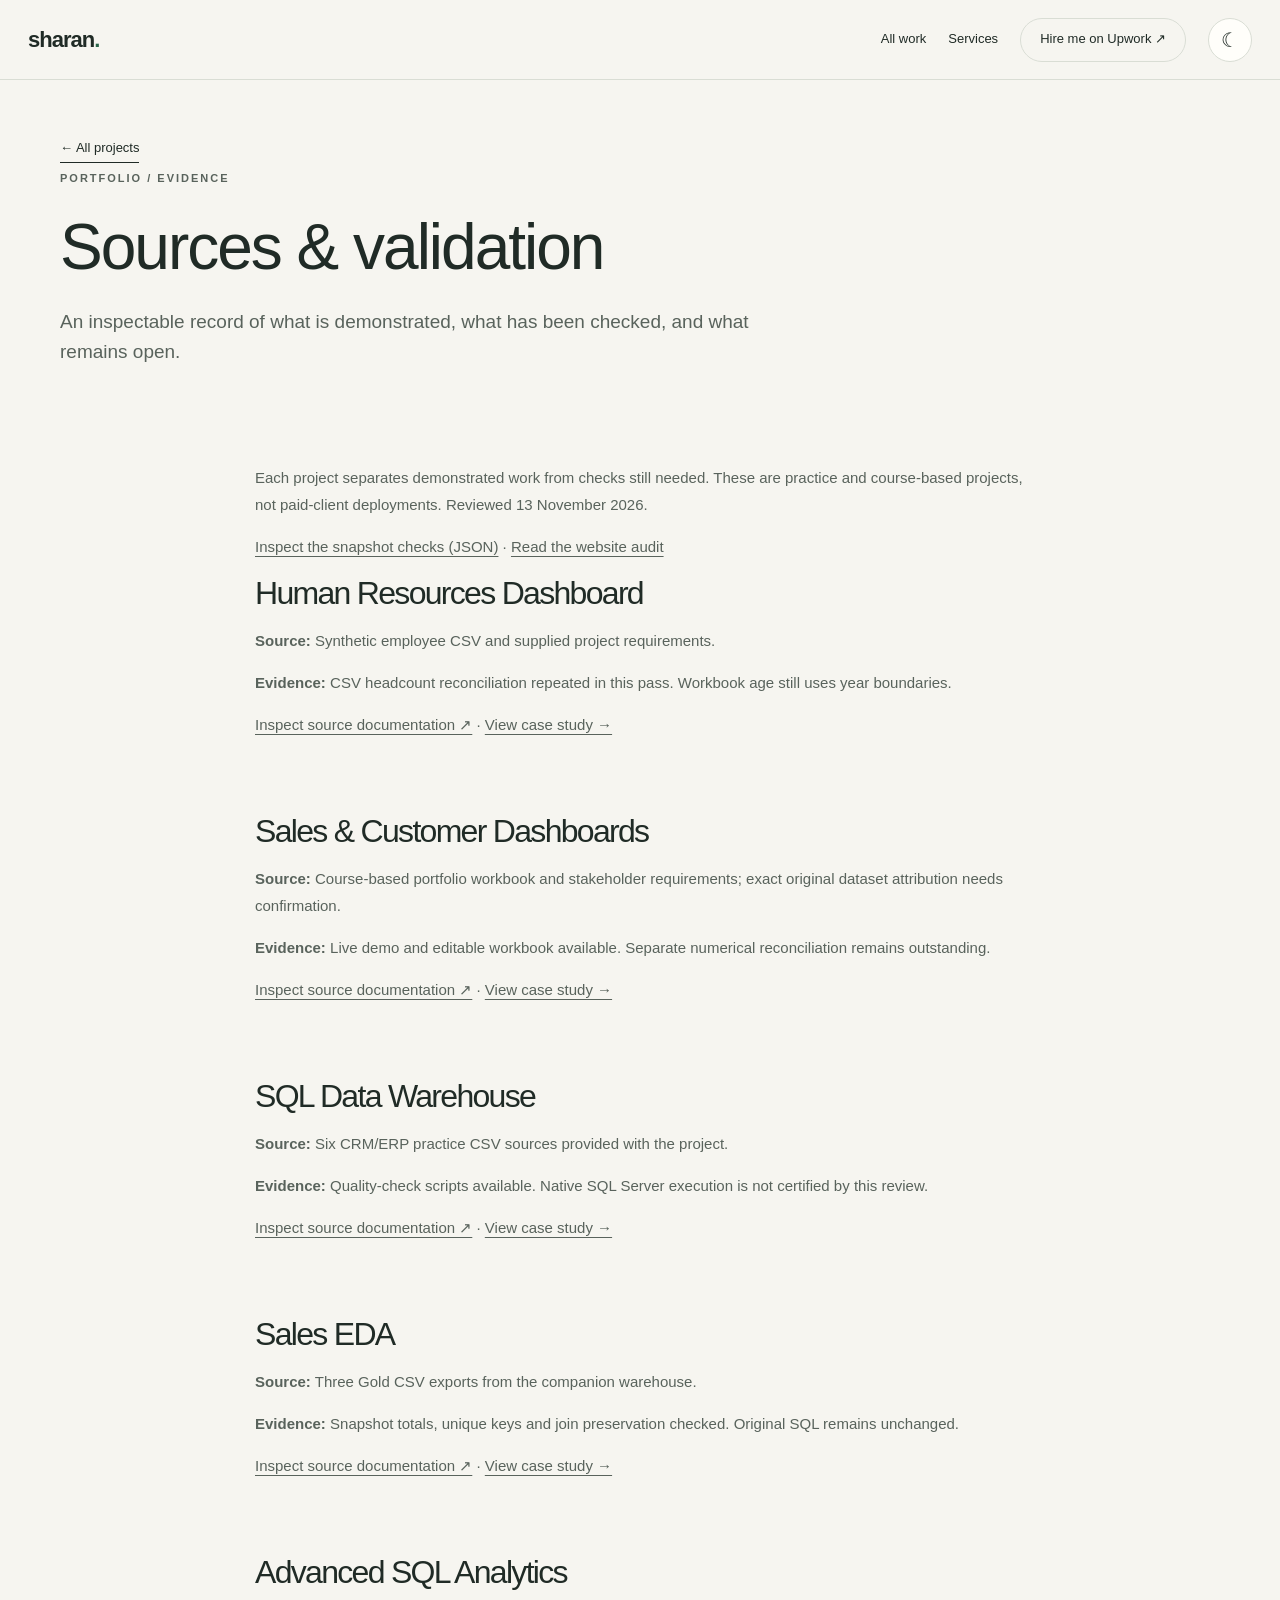
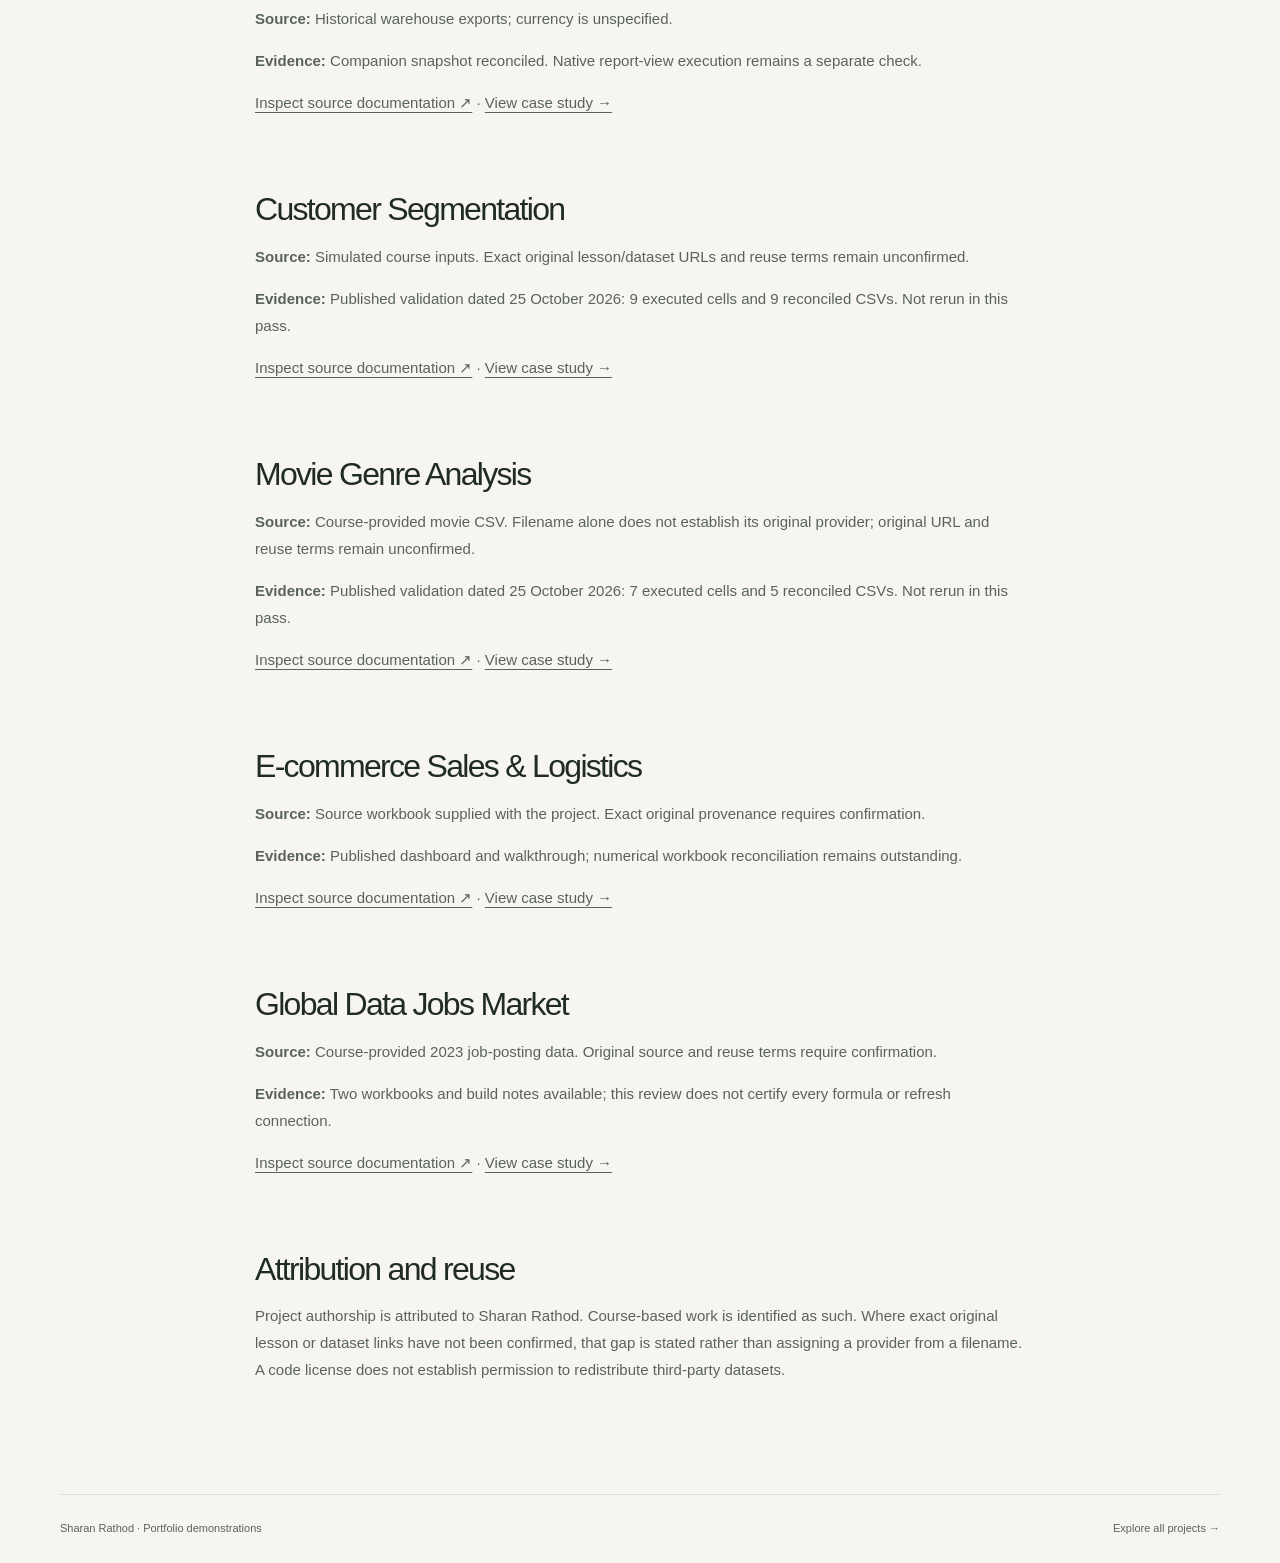
==== evidence/index.html @ fadf8588 "Complete portfolio case studies, evidence index, responsive assets and quality checks" ====
<!doctype html><html lang="en"><head><meta charset="utf-8"><meta name="viewport" content="width=device-width,initial-scale=1"><link rel="icon" href="/assets/favicon.svg"><link rel="stylesheet" href="/assets/site.css?v=layout2"><script>try{document.documentElement.dataset.theme=localStorage.getItem("portfolio-theme")||(matchMedia("(prefers-color-scheme: dark)").matches?"dark":"light")}catch{}</script><link rel="stylesheet" href="/assets/experience.css?v=2"><title>Sources &amp; validation | Sharan Rathod</title><meta name="description" content="An inspectable record of what is demonstrated, what has been checked, and what remains open."><link rel="canonical" href="https://sharankumarsrathod12345.github.io/evidence/"></head><body><a class="skip-link" href="#main">Skip to content</a><nav><a class="brand" href="/">sharan<span>.</span></a><div class="navlinks"><a href="/#work">All work</a><a class="optional" href="/#services">Services</a><a class="pill" href="https://www.upwork.com/freelancers/~01db224cb89f18ba29?mp_source=share" rel="noopener noreferrer" target="_blank">Hire me on Upwork ↗</a></div></nav><main class="wrap" id="main"><header class="case-top"><a class="textlink" href="/#work">← All projects</a><p class="eyebrow">PORTFOLIO / EVIDENCE</p><h1>Sources &amp; validation</h1><p class="case-lead">An inspectable record of what is demonstrated, what has been checked, and what remains open.</p></header><div class="case-body sql-story"><p>Each project separates demonstrated work from checks still needed. These are practice and course-based projects, not paid-client deployments. Reviewed 13 November 2026.</p><p><a href="/docs/data-checks.json">Inspect the snapshot checks (JSON)</a> · <a href="https://github.com/sharankumarsrathod12345/sharankumarsrathod12345.github.io/blob/main/docs/portfolio-audit.md">Read the website audit</a></p><section id="hr-dashboard"><h2>Human Resources Dashboard</h2><p><strong>Source:</strong> Synthetic employee CSV and supplied project requirements.</p><p><strong>Evidence:</strong> CSV headcount reconciliation repeated in this pass. Workbook age still uses year boundaries.</p><p><a href="https://github.com/sharankumarsrathod12345/human-resources-dashboard/blob/main/data/dataset.csv">Inspect source documentation ↗</a> · <a href="/projects/hr-dashboard/">View case study →</a></p></section><section id="sales-customer"><h2>Sales & Customer Dashboards</h2><p><strong>Source:</strong> Course-based portfolio workbook and stakeholder requirements; exact original dataset attribution needs confirmation.</p><p><strong>Evidence:</strong> Live demo and editable workbook available. Separate numerical reconciliation remains outstanding.</p><p><a href="https://github.com/sharankumarsrathod12345/sales-customer-performance-dashboards/blob/main/README.md">Inspect source documentation ↗</a> · <a href="/projects/sales-customer/">View case study →</a></p></section><section id="sql-warehouse"><h2>SQL Data Warehouse</h2><p><strong>Source:</strong> Six CRM/ERP practice CSV sources provided with the project.</p><p><strong>Evidence:</strong> Quality-check scripts available. Native SQL Server execution is not certified by this review.</p><p><a href="https://github.com/sharankumarsrathod12345/sql-data-warehouse-project/tree/main/datasets/source/">Inspect source documentation ↗</a> · <a href="/projects/sql-warehouse/">View case study →</a></p></section><section id="sales-eda"><h2>Sales EDA</h2><p><strong>Source:</strong> Three Gold CSV exports from the companion warehouse.</p><p><strong>Evidence:</strong> Snapshot totals, unique keys and join preservation checked. Original SQL remains unchanged.</p><p><a href="https://github.com/sharankumarsrathod12345/medallion-warehouse-eda-analytics/tree/main/datasets/">Inspect source documentation ↗</a> · <a href="/projects/sales-eda/">View case study →</a></p></section><section id="advanced-sql-analytics"><h2>Advanced SQL Analytics</h2><p><strong>Source:</strong> Historical warehouse exports; currency is unspecified.</p><p><strong>Evidence:</strong> Companion snapshot reconciled. Native report-view execution remains a separate check.</p><p><a href="https://github.com/sharankumarsrathod12345/advanced-sql-analytics-reports/blob/main/docs/metric-definitions-and-limitations.md">Inspect source documentation ↗</a> · <a href="/projects/advanced-sql-analytics/">View case study →</a></p></section><section id="customer-segmentation"><h2>Customer Segmentation</h2><p><strong>Source:</strong> Simulated course inputs. Exact original lesson/dataset URLs and reuse terms remain unconfirmed.</p><p><strong>Evidence:</strong> Published validation dated 25 October 2026: 9 executed cells and 9 reconciled CSVs. Not rerun in this pass.</p><p><a href="https://github.com/sharankumarsrathod12345/food-marketing-analysis-python/blob/main/docs/native-validation.json">Inspect source documentation ↗</a> · <a href="/projects/customer-segmentation/">View case study →</a></p></section><section id="movie-analysis"><h2>Movie Genre Analysis</h2><p><strong>Source:</strong> Course-provided movie CSV. Filename alone does not establish its original provider; original URL and reuse terms remain unconfirmed.</p><p><strong>Evidence:</strong> Published validation dated 25 October 2026: 7 executed cells and 5 reconciled CSVs. Not rerun in this pass.</p><p><a href="https://github.com/sharankumarsrathod12345/movie-genre-analysis-python/blob/main/docs/native-validation.json">Inspect source documentation ↗</a> · <a href="/projects/movie-analysis/">View case study →</a></p></section><section id="ecommerce"><h2>E-commerce Sales & Logistics</h2><p><strong>Source:</strong> Source workbook supplied with the project. Exact original provenance requires confirmation.</p><p><strong>Evidence:</strong> Published dashboard and walkthrough; numerical workbook reconciliation remains outstanding.</p><p><a href="https://github.com/sharankumarsrathod12345/ecommerce-sales-logistics-dashboard-excel/blob/main/README.md">Inspect source documentation ↗</a> · <a href="/projects/ecommerce/">View case study →</a></p></section><section id="data-jobs"><h2>Global Data Jobs Market</h2><p><strong>Source:</strong> Course-provided 2023 job-posting data. Original source and reuse terms require confirmation.</p><p><strong>Evidence:</strong> Two workbooks and build notes available; this review does not certify every formula or refresh connection.</p><p><a href="https://github.com/sharankumarsrathod12345/global-data-jobs-market-analysis-excel/blob/main/0_Resources/Datasets/README.md">Inspect source documentation ↗</a> · <a href="/projects/data-jobs/">View case study →</a></p></section><section><h2>Attribution and reuse</h2><p>Project authorship is attributed to Sharan Rathod. Course-based work is identified as such. Where exact original lesson or dataset links have not been confirmed, that gap is stated rather than assigning a provider from a filename. A code license does not establish permission to redistribute third-party datasets.</p></section></div><footer><span>Sharan Rathod · Portfolio demonstrations</span><a href="/#work">Explore all projects →</a></footer></main><script src="/assets/experience.js?v=2" defer></script></body></html>
---- assets/site.css ----
:root{--bg:#f6f5f0;--ink:#202b26;--muted:#68716b;--line:#d9ddd4;--green:#286549;--lime:#d5eaa8;--white:#fffefa}*{box-sizing:border-box}html{scroll-behavior:smooth;scroll-padding-top:95px}body{margin:0;background:var(--bg);color:var(--ink);font:15px/1.6 Arial,sans-serif}a{color:inherit;text-decoration:none}button,input{font:inherit}button,a,input{touch-action:manipulation}button{cursor:pointer}a:focus-visible,button:focus-visible,input:focus-visible{outline:3px solid #b18534;outline-offset:5px}nav{height:90px;border-bottom:1px solid var(--line);display:flex;align-items:center;justify-content:space-between;max-width:1320px;margin:auto;padding:0 48px}.brand{font-weight:700;letter-spacing:-1px;font-size:22px}.brand span{color:var(--green)}.navlinks{display:flex;gap:32px;align-items:center}.navlinks a{font-size:13px}.pill{border:1px solid var(--line);border-radius:30px;padding:10px 19px}.wrap{max-width:1224px;margin:auto;padding:0 32px}.hero{padding:88px 0 70px;display:grid;grid-template-columns:1.2fr 1fr;gap:70px;align-items:center}.eyebrow{font-size:11px;text-transform:uppercase;letter-spacing:2px;font-weight:700;display:flex;align-items:center;gap:10px}.dot{width:7px;height:7px;border-radius:50%;background:var(--green)}h1{font-size:clamp(48px,5.5vw,78px);font-weight:500;line-height:1.04;letter-spacing:-4px;margin:25px 0}h1 em,h2 em{font-family:Georgia,serif;font-weight:400;color:var(--green)}p{color:var(--muted)}.intro{max-width:440px;font-size:17px;line-height:1.8}.actions{display:flex;align-items:center;gap:25px;margin:30px 0}.btn{display:inline-flex;justify-content:space-between;gap:32px;align-items:center;background:var(--green);color:white;border:0;padding:14px 22px;border-radius:5px;font-size:13px}.textlink{font-size:13px;border-bottom:1px solid var(--ink);padding:7px 0}.tiny{font-size:11px;color:var(--muted)}.hero-art{position:relative;padding:25px 0}.insight{background:var(--white);border:1px solid var(--line);border-radius:12px;padding:25px;box-shadow:0 22px 55px #233e2610;transform:rotate(-2deg)}.charthead{display:flex;justify-content:space-between;align-items:center;font-size:12px}.tag{font-size:10px;padding:4px 9px;border:1px solid var(--line);border-radius:20px;white-space:nowrap}.metric{font-size:36px;line-height:1.3;letter-spacing:-1px;margin:15px 0}.metric small{font-size:11px;letter-spacing:0;color:var(--green)}.bars{display:flex;align-items:end;gap:12px;height:130px;border-bottom:1px solid var(--line);padding-top:15px}.bar{flex:1;background:#d9e3ce;border-radius:4px 4px 0 0}.bar:nth-last-child(2){background:var(--green)}.axis{display:flex;justify-content:space-around;font-size:9px;color:var(--muted);margin-top:8px}.note{background:var(--lime);padding:18px 20px;border-radius:8px;max-width:290px;margin:-8px -20px 0 auto;position:relative;transform:rotate(2deg);font-size:12px;box-shadow:0 8px 20px #233e2610}.note b{display:block;margin-bottom:4px}.stack{border-top:1px solid var(--line);border-bottom:1px solid var(--line);padding:22px 0;display:flex;justify-content:space-between;align-items:center;gap:20px}.stack span{font-size:11px;color:var(--muted)}.stack b{font-size:16px;font-weight:500}section{padding:75px 0}.sectionhead{display:flex;justify-content:space-between;align-items:end;margin-bottom:30px}.sectionnum{color:var(--green);font:11px monospace;letter-spacing:1px}h2{font-size:43px;line-height:1.15;letter-spacing:-1.7px;font-weight:500;margin:12px 0}h3{font-size:21px;line-height:1.3;letter-spacing:-.5px;font-weight:500}.sectionhead p{max-width:310px;font-size:13px}.filters{display:flex;gap:8px;margin:26px 0;flex-wrap:wrap}.filters button{border:1px solid var(--line);padding:8px 17px;border-radius:25px;background:transparent;color:var(--muted);font-size:12px}.filters button.active{background:var(--ink);color:white;border-color:var(--ink)}.projects{display:grid;grid-template-columns:1fr 1fr;gap:30px}.project[hidden]{display:none}.visual{height:250px;border:1px solid var(--line);border-radius:8px;overflow:hidden;display:flex;justify-content:center;align-items:center;position:relative}.v1{background:#e6eada}.v2{background:#ebe5db}.v3{background:#e0e8e7}.v4{background:#ece8dd}.mock{width:78%;background:var(--white);padding:20px;border:1px solid #ccd4c8;box-shadow:0 12px 25px #0000000b;border-radius:5px}.mocktop{display:flex;justify-content:space-between;font-size:10px;padding-bottom:12px;border-bottom:1px solid var(--line)}.kpis{display:flex;gap:20px;margin:12px 0}.kpis div{flex:1;font-size:8px;color:var(--muted)}.kpis b{display:block;font-size:16px;color:var(--ink);margin:4px 0}.spark{width:100%;height:70px}.caption{position:absolute;bottom:9px;right:12px;font-size:9px;color:#5c685e}.projecttitle{display:flex;justify-content:space-between;align-items:center}.projecttitle h3{margin:20px 0 8px}.project p{margin:0 0 14px;font-size:13px;max-width:450px}.tags{display:flex;gap:6px;flex-wrap:wrap}.detailbtn{border:1px solid var(--line);border-radius:50%;background:transparent;width:35px;height:35px;font-size:18px}.detailbtn:hover{background:var(--green);color:white}.pipeline{display:flex;gap:13px;align-items:center}.layer{flex:1;padding:25px 5px;border:1px solid #c4cdbd;text-align:center;border-radius:5px;background:#f2f3e9;font-size:11px}.layer small{display:block;font-size:8px;margin-top:9px;color:var(--muted)}.layer:last-child{background:var(--lime)}.servicearea{border-top:1px solid var(--line)}.services{display:grid;grid-template-columns:repeat(3,1fr);gap:34px}.service{border-top:1px solid var(--line);padding-top:20px}.service .icon{font:23px Georgia;color:var(--green)}.service p{font-size:13px}.lab{background:var(--ink);color:white;border-radius:10px;padding:42px;display:grid;grid-template-columns:1fr 1fr;gap:65px}.lab h2{font-size:35px}.lab p,.lab .tiny{color:#bbc7bd}.lab .sectionnum{color:var(--lime)}.range-label{display:flex;justify-content:space-between;font-size:12px;margin:22px 0 7px}input[type=range]{width:100%;accent-color:var(--lime)}.laboutput{display:flex;gap:30px;border-top:1px solid #526057;margin-top:25px;padding-top:20px}.laboutput small{color:#bbc7bd;font-size:10px;display:block}.laboutput strong{font-size:28px;font-weight:400}.about{display:grid;grid-template-columns:1fr 1fr;gap:100px;border-bottom:1px solid var(--line)}.about p{font-size:15px}.about strong{color:var(--ink);font-weight:500}.process{display:flex;gap:20px;margin-top:25px}.process span{font-size:11px;border-top:1px solid var(--line);padding-top:13px;flex:1}.contact{text-align:center;padding:70px 0}.contact h2{font-size:50px}.contact p{max-width:470px;margin:20px auto}.contact .btn{margin-top:10px}.brief{max-width:600px;margin:25px auto 0;text-align:left;background:var(--white);border:1px solid var(--line);padding:25px;border-radius:8px}.brief label{display:block;font-size:12px;margin:10px 0}.brief input,.brief textarea,.brief select{width:100%;border:1px solid var(--line);padding:11px;background:var(--bg);font:14px Arial;border-radius:4px}.brief textarea{min-height:100px;resize:vertical}footer{border-top:1px solid var(--line);padding:25px 0;display:flex;justify-content:space-between;color:var(--muted);font-size:11px}dialog{max-width:650px;width:90%;background:var(--bg);border:1px solid var(--line);border-radius:12px;padding:38px;color:var(--ink)}dialog::backdrop{background:#14251dc0;backdrop-filter:blur(4px)}dialog h2{font-size:30px}dialog p{font-size:14px}.close{float:right;background:none;border:1px solid var(--line);border-radius:50%;width:32px;height:32px}.dialoglabel{font-size:11px;text-transform:uppercase;color:var(--green);letter-spacing:1px}.count{font-size:11px;color:var(--muted)}@media(max-width:760px){nav{padding:0 22px;height:75px}.navlinks{gap:18px}.navlinks .optional{display:none}.wrap{padding:0 22px}.hero{grid-template-columns:1fr;gap:20px;padding:50px 0}.hero-art{padding:0 15px}h1{letter-spacing:-2.5px}.stack{flex-wrap:wrap;justify-content:center}.stack span{width:100%;text-align:center}.stack b{font-size:13px}.projects{grid-template-columns:1fr}.sectionhead{display:block}.services{grid-template-columns:1fr;gap:20px}.lab{grid-template-columns:1fr;padding:25px;gap:10px}.about{grid-template-columns:1fr;gap:20px}.contact h2{font-size:38px}section{padding:50px 0}.note{margin-right:-8px}footer{gap:20px}.visual{height:230px}}@media(prefers-reduced-motion:reduce){html{scroll-behavior:auto}}


.skip-link{position:absolute;left:15px;top:-70px;z-index:100;background:#fff;padding:12px}.skip-link:focus{top:12px}.visual{background:#e6eada;padding:12px;height:270px}.visual img{width:100%;height:100%;object-fit:contain;border-radius:4px}.project-links{display:flex;gap:18px;margin-top:16px;font-size:12px}.project-links a{border-bottom:1px solid #286549;color:#286549;padding-bottom:3px}.scope-note{font-size:12px;max-width:700px}.deliverables{font-size:12px;line-height:1.9;padding-left:18px;color:#536257}.workflow{display:grid;grid-template-columns:repeat(4,1fr);gap:24px;margin:35px 0}.workflow article{border-top:1px solid var(--line);padding-top:17px}.workflow p{font-size:13px}.workflow b{font-size:13px}.faq{max-width:800px;margin:20px auto}.faq details{padding:18px 0;border-bottom:1px solid var(--line)}.faq summary{cursor:pointer;font-size:15px}.faq p{font-size:13px}.contact .actions{justify-content:center;flex-wrap:wrap}.brief-status{font-size:12px;color:var(--green)}dialog{max-height:85vh;overflow:auto}dialog img{width:100%;height:auto;margin:15px 0}dialog .actions{flex-wrap:wrap}.hero .intro{max-width:490px}.btn:hover{background:#1d5038}.detailbtn{flex-shrink:0}.service li{margin:5px 0}@media(max-width:760px){.workflow{grid-template-columns:1fr 1fr}.visual{height:220px}.laboutput{gap:20px}.laboutput strong{font-size:24px}.projecttitle h3{font-size:19px}}@media(max-width:380px){.laboutput{flex-direction:column;gap:12px}.navlinks{gap:8px}.navlinks .pill{padding:8px 10px}}

.gallery-link{border:0;border-bottom:1px solid #286549;background:transparent;color:#286549;font-size:12px;padding:0 0 3px}.chart-gallery figure{margin:22px 0;padding:14px;background:white;border:1px solid var(--line);border-radius:8px}.chart-gallery figcaption{font-size:12px;line-height:1.6;color:var(--muted)}.chart-gallery img{display:block;margin:0 0 10px;max-height:480px;object-fit:contain}.project-links{flex-wrap:wrap}.stack{flex-wrap:wrap}

.hero h1{font-size:clamp(45px,5.2vw,70px);letter-spacing:-3px}.hero{gap:45px}.hero-preview{display:block;background:var(--white);border:1px solid var(--line);border-radius:12px;padding:18px;box-shadow:0 20px 50px #233e2610;transform:rotate(-1deg)}.hero-preview img{display:block;width:100%;height:auto;max-height:320px;object-fit:contain;margin:18px 0}.preview-bottom{display:flex;gap:12px;justify-content:space-between;font-size:11px}.services{grid-template-columns:repeat(2,1fr)}.service{padding:25px;background:#fffefa;border:1px solid var(--line);border-radius:8px}.detailbtn{display:inline-flex;align-items:center;justify-content:center}.case-link{font-weight:bold}.case-top{padding:55px 0 30px}.case-top h1{font-size:clamp(38px,5vw,64px);max-width:900px;line-height:1.08;letter-spacing:-2px}.case-lead{max-width:750px;font-size:19px}.case-meta{display:flex;gap:12px;flex-wrap:wrap;margin-top:24px}.case-cover{background:#e7ebdf;padding:24px;border-radius:10px;border:1px solid var(--line);margin:24px 0}.case-cover img{width:100%;max-height:570px;object-fit:contain;display:block}.case-cover figcaption{font-size:12px;color:var(--muted);margin-top:12px}.case-layout{display:grid;grid-template-columns:190px minmax(0,1fr);gap:60px;margin-top:45px}.case-aside{position:sticky;top:25px;align-self:start;display:grid;gap:14px;font-size:12px}.case-body section{padding:0 0 48px;scroll-margin-top:30px}.case-body h2{font-size:32px}.case-body p,.case-body li{font-size:15px;line-height:1.8}.case-body li{margin:8px 0}.case-body ul,.case-body ol{padding-left:22px}.callout{border-left:3px solid var(--green);padding:17px 22px;background:#eaf0df;margin:20px 0}.callout p{margin:5px 0}.numbers{display:grid;grid-template-columns:repeat(3,1fr);gap:15px;margin:25px 0}.numbers div{border:1px solid var(--line);padding:20px;background:var(--white);border-radius:6px}.numbers strong{display:block;font-size:29px;font-weight:500;color:var(--green)}.numbers span{font-size:12px;color:var(--muted)}.table-wrap{overflow:auto}table{border-collapse:collapse;width:100%;font-size:13px}th,td{text-align:left;border-bottom:1px solid var(--line);padding:12px}th{background:#eaf0df}.evidence{font-size:12px!important}.case-body a:not(.btn){text-decoration:underline;text-underline-offset:4px}.case-end{background:var(--ink);padding:32px;color:white;border-radius:10px;margin-bottom:50px}.case-end p{color:#cbd5cd}.case-end .btn{background:var(--lime);color:var(--ink)}.case-links{display:flex;gap:18px;flex-wrap:wrap;margin:24px 0}.case-links a{font-size:13px}.copy-link{background:transparent;border:1px solid var(--line);border-radius:5px;padding:10px 14px;color:var(--ink)}.copy-status{font-size:12px;color:var(--green)}.next-case{display:flex;justify-content:space-between;gap:20px;border-top:1px solid var(--line);padding:25px 0}.case-body figure{margin:22px 0}.case-body figure img{width:100%;height:auto}.case-body figcaption{font-size:12px;color:var(--muted)}.full-image{display:block}.faq{padding-top:45px}a,button{transition:background-color .15s,color .15s}@media(max-width:760px){.hero h1{letter-spacing:-2px}.services{grid-template-columns:1fr}.case-layout{grid-template-columns:1fr;gap:25px}.case-aside{position:static;display:flex;flex-wrap:wrap;padding-bottom:20px;border-bottom:1px solid var(--line)}.numbers{grid-template-columns:1fr}.case-cover{padding:10px;margin:15px 0}.case-top{padding-top:35px}.case-lead{font-size:16px}.preview-bottom{flex-wrap:wrap}.case-end{padding:23px}.case-top h1{letter-spacing:-1.5px}}@media(prefers-reduced-motion:reduce){a,button{transition:none}}

/* Python case-study presentation and responsive accessibility */
:root{--muted:#59635c}.python-callout{display:flex;gap:24px;justify-content:space-between;align-items:center;border:1px solid #b7c9b9;background:#edf2e5;border-radius:10px;padding:24px;margin:24px 0}.python-callout p{margin:6px 0 0;font-size:13px;max-width:620px}.python-callout>div:last-child{display:flex;flex-direction:column;gap:12px;flex-shrink:0}.python-callout a{font-size:13px;text-decoration:underline;text-underline-offset:4px}.analysis-gallery{display:grid;gap:24px}.analysis-gallery figure{padding:18px;border:1px solid var(--line);background:var(--white);border-radius:10px}.analysis-gallery figcaption{margin-top:14px}.analysis-gallery figcaption strong{color:var(--ink);font-size:16px}.analysis-gallery figcaption p{font-size:13px}.method-details{border:1px solid var(--line);padding:20px;border-radius:8px;margin:24px 0}.method-details summary{cursor:pointer;font-weight:bold;min-height:32px}.project-links,.actions{flex-wrap:wrap}.filters button,.detailbtn,.close{min-height:44px;min-width:44px}.tag{white-space:normal}.case-meta,.project,.case-body{min-width:0}img{max-width:100%}summary:focus-visible,textarea:focus-visible,select:focus-visible{outline:3px solid #286549;outline-offset:4px}.case-aside a{padding:5px 0}.table-wrap:focus-visible{outline:3px solid #286549}.case-top h1{overflow-wrap:break-word}
@media(max-width:600px){.python-callout{display:block}.python-callout>div:last-child{margin-top:18px}.navlinks{gap:10px}nav{padding:0 16px}.navlinks .pill{padding:10px 12px}.wrap{padding:0 18px}.analysis-gallery figure{padding:10px}.actions{gap:16px}.case-cover{margin-left:0;margin-right:0}.hero-preview{transform:none}.next-case{flex-wrap:wrap}.case-body h2{font-size:29px}.contact h2{font-size:34px}.method-details{padding:14px}}
@media print{nav,.skip-link,.case-aside,.copy-link,.copy-status,.case-end,.next-case,footer{display:none!important}.case-layout{display:block}.wrap{max-width:none;padding:0}.case-top{padding-top:0}.case-cover img{max-height:280px}.case-body section{padding-bottom:20px}body{background:white;color:black}.analysis-gallery figure{break-inside:avoid}.case-body a{overflow-wrap:anywhere}}

footer{flex-wrap:wrap}.footer-email{overflow-wrap:anywhere}.case-end .email-link{display:inline-block;margin:16px 0 0 20px;color:#fff;text-decoration:underline;text-underline-offset:4px}@media(max-width:600px){.case-end .email-link{margin-left:0;display:block;width:fit-content}.footer-email{flex-basis:100%}}

.sql-preview {display:grid;grid-template-columns:repeat(2,minmax(0,1fr));align-content:center;gap:18px;background:#223a32;color:#fffefa;border-radius:8px;padding:clamp(18px,3vw,42px);min-height:220px}
.sql-preview small {grid-column:1/-1;font:11px/1.6 monospace;letter-spacing:1px;color:#cfdfce}
.sql-preview strong,.sql-preview span {display:block}
.sql-preview strong {font:clamp(21px,3.3vw,46px)/1.2 Georgia,serif}
.sql-preview span {font-size:13px;color:#d4dfd9}
.sql-story {max-width:770px;margin:48px auto}

.sql-cover {display:block;margin:0;overflow:hidden;border-radius:8px}
.sql-cover img {display:block;width:100%;height:auto;aspect-ratio:16/9}
.sql-cover-card {border:1px solid var(--line)}
.sql-cover figcaption {padding:8px 0;color:var(--muted);font-size:13px}
.sql-cover figcaption a {text-decoration:underline;text-underline-offset:3px}

/* Keep previews within the responsive grid and preserve the source proportions. */
.projects {grid-template-columns:repeat(2,minmax(0,1fr))}
.project .visual,.project .sql-cover-card {width:100%;height:auto;aspect-ratio:16/9}
/* One thumbnail frame for links and buttons; keep every original image intact. */
.project .sql-cover-card {position:relative;display:block;padding:0;margin:0;border:1px solid var(--line);border-radius:8px;overflow:hidden;background:#14201c;line-height:0;appearance:none}
.project .sql-cover-card img {position:absolute;inset:0;display:block;width:100%;height:100%;max-width:100%;margin:0;padding:0;border:0;border-radius:0;aspect-ratio:auto;object-fit:contain;object-position:center}
.case-cover img {height:auto}
@media(max-width:760px){.projects{grid-template-columns:minmax(0,1fr)}}

.cover-trigger {padding:0;display:block;background:transparent;text-align:left;color:inherit}
dialog .sql-cover img {margin:0}
---- assets/experience.css ----
/* Progressive enhancement: original content remains usable without JavaScript. */
:root{--surface:#fffefa;--accent-soft:#edf2e5;--shadow:0 18px 50px #19372812;--nav-bg:#f6f5f0ed}
html[data-theme=dark]{color-scheme:dark;--bg:#101a17;--ink:#edf4ec;--muted:#b4c3b9;--line:#34473c;--green:#a6d7ad;--lime:#c1df9e;--white:#19271f;--surface:#19271f;--accent-soft:#203329;--nav-bg:#101a17ed;--shadow:0 20px 50px #0003}
body{background:var(--bg);transition:background-color .25s,color .25s}body>nav{position:sticky;top:0;z-index:30;max-width:none;padding-left:max(24px,calc((100vw - 1224px)/2));padding-right:max(24px,calc((100vw - 1224px)/2));background:var(--nav-bg);backdrop-filter:blur(18px);height:80px;transition:box-shadow .25s}body.scrolled>nav{box-shadow:0 8px 28px #10261a0b}.navlinks{gap:22px}.navlinks a[aria-current]{color:var(--green);text-decoration:underline;text-underline-offset:7px}.theme-toggle{width:44px;height:44px;border:1px solid var(--line);border-radius:50%;background:var(--surface);color:var(--ink);font-size:20px;flex-shrink:0}.reading-progress{position:fixed;top:0;left:0;z-index:60;height:3px;width:100%;background:linear-gradient(90deg,#b59b56,#4b996c);transform:scaleX(0);transform-origin:left;pointer-events:none}
.hero{position:relative;padding-top:90px;padding-bottom:90px}.hero:before{content:'';position:absolute;inset:0 -18px;z-index:-1;pointer-events:none;background:radial-gradient(ellipse at 82% 40%,#a6cfa826,transparent 60%)}.hero h1{font-size:clamp(46px,5.4vw,74px)}.hero-preview{transform:none;border-radius:20px;box-shadow:var(--shadow);transition:transform .4s,box-shadow .4s}.hero-preview:hover{transform:translateY(-5px);box-shadow:0 28px 65px #19372824}.btn{border-radius:9px;transition:transform .2s,box-shadow .2s,background .2s}.btn:hover{transform:translateY(-2px);box-shadow:0 8px 22px #15352226}.stack{gap:16px;padding:24px 0}.stack b{font-size:13px;border:1px solid var(--line);padding:8px 14px;border-radius:30px;background:var(--surface)}
.projects{gap:28px;align-items:stretch}.project{padding:16px;background:var(--surface);border:1px solid var(--line);border-radius:18px;box-shadow:0 3px 16px #19372804;transition:transform .28s,box-shadow .28s,border-color .28s;display:flex;flex-direction:column}.project[hidden]{display:none!important}.project .sql-cover-card{flex-shrink:0;border-radius:11px}.project .projecttitle h3{font-size:21px}.project>.tags{margin-top:auto}.project-links{gap:14px;align-items:center}.preview-button{border:0;border-bottom:1px solid var(--green);padding:0 0 3px;background:transparent;color:var(--green);font-size:12px;min-height:32px}.project-search{display:flex;gap:12px;align-items:center;margin:25px 0 12px}.project-search label{font-size:12px;font-weight:bold}.project-search input{flex:1;min-width:0;max-width:440px;border:1px solid var(--line);background:var(--surface);color:var(--ink);border-radius:12px;padding:13px 16px}.project-search input::placeholder{color:var(--muted)}.filters{gap:9px}.filters button{transition:background .2s,color .2s,transform .2s}.filters button:hover{transform:translateY(-2px)}.filters button.active{background:var(--ink);color:var(--bg)}.empty-projects{padding:32px;border:1px dashed var(--line);border-radius:14px;text-align:center}.service,.python-callout,.callout,.numbers div,.analysis-gallery figure,.chart-gallery figure,.brief{background:var(--surface)}.python-callout{border-color:var(--line);border-radius:14px}.service{border-radius:14px;transition:transform .25s,box-shadow .25s}.service:hover{transform:translateY(-4px);box-shadow:var(--shadow)}.case-aside{top:110px}.case-body section{scroll-margin-top:110px}.case-aside a[aria-current]{color:var(--green);font-weight:bold}.case-cover,th{background:var(--accent-soft)}.case-end,.lab{background:#20382b;color:#f4f6ef}.case-end .btn{color:#17271e}.case-end p,.lab p,.lab .tiny{color:#d2dfd3}.project-links a,.gallery-link{color:var(--green);border-color:var(--green)}.deliverables{color:var(--muted)}html[data-theme=dark] .btn{background:#b8dca8;color:#14251b}html[data-theme=dark] .btn:hover{background:#d0eabd}html[data-theme=dark] .brief input,html[data-theme=dark] .brief textarea,html[data-theme=dark] .brief select{color:var(--ink)}html[data-theme=dark] .skip-link{background:var(--surface)}
.lightbox{width:min(1200px,96vw);max-width:96vw;max-height:94dvh;border:1px solid #536559;border-radius:16px;padding:0;background:#0e1713;color:#f7faf7;overflow:hidden}.lightbox::backdrop{background:#08110dea;backdrop-filter:blur(10px)}.lightbox-toolbar{display:flex;align-items:center;justify-content:space-between;gap:10px;padding:12px 16px;border-bottom:1px solid #35443b;flex-wrap:wrap}.lightbox-toolbar h2{font:15px/1.4 Arial,sans-serif;letter-spacing:0;margin:0;flex:1;min-width:120px}.lightbox-controls{display:flex;gap:7px;align-items:center}.lightbox button,.lightbox a{min-width:44px;min-height:44px;display:inline-flex;align-items:center;justify-content:center;border:1px solid #536559;border-radius:8px;background:#203027;color:#f7faf7;padding:8px 12px;font-size:13px}.lightbox button:disabled{opacity:.35;cursor:default}.lightbox-stage{height:min(65vh,720px);overflow:auto;display:flex;align-items:flex-start;justify-content:flex-start;padding:14px}.lightbox-stage img{display:block;margin:auto;max-width:100%;max-height:100%;width:auto;height:auto;object-fit:contain;flex-shrink:0}.lightbox-stage.zoomed img{max-width:none;max-height:none;width:150%;height:auto;margin:0}.lightbox-caption{padding:12px 18px;margin:0;color:#c8d9cd;font-size:12px}.back-top{position:fixed;bottom:24px;right:24px;z-index:25;border:1px solid var(--line);background:var(--surface);color:var(--ink);border-radius:50%;width:46px;height:46px;box-shadow:var(--shadow)}.reveal-ready{opacity:0;transform:translateY(18px);transition:opacity .6s,transform .6s}.reveal-ready.is-visible{opacity:1;transform:none}
@media(hover:hover) and (pointer:fine){.project:hover{transform:translateY(-5px);box-shadow:var(--shadow);border-color:#849d82}}
@media(max-width:760px){body>nav{height:72px;padding:0 18px}.navlinks{gap:10px}.navlinks .pill{font-size:11px;padding:9px 11px}.hero{padding:50px 0 55px}.project{padding:12px;border-radius:15px}.projects{gap:20px}.project-search{align-items:flex-start;flex-direction:column}.project-search input{max-width:none;width:100%}.case-aside{position:static}.lightbox-toolbar{padding:10px}.lightbox-controls{flex-wrap:wrap}.back-top{right:16px;bottom:16px}.stack{justify-content:flex-start}.stack b{font-size:12px}.theme-toggle{width:40px;height:40px}.navlinks>a:first-child{font-size:12px}.lightbox-stage{height:57vh}}
@media(max-width:420px){.navlinks>a:first-child{display:none}.brand{font-size:20px}.lightbox-controls{gap:4px}.lightbox button,.lightbox a{padding:6px 9px}}
@media(prefers-reduced-motion:reduce){*,*:before,*:after{scroll-behavior:auto!important;transition:none!important;animation:none!important}.reveal-ready{opacity:1;transform:none}.project:hover,.hero-preview:hover,.btn:hover,.service:hover{transform:none}}
@media print{.theme-toggle,.reading-progress,.back-top,.project-search,.preview-button,.lightbox{display:none!important}.reveal-ready{opacity:1;transform:none}.project{break-inside:avoid;box-shadow:none}body{background:white;color:black}}
/* Evidence-led portfolio pass */
.collection-note{display:flex;flex-wrap:wrap;align-items:center;gap:10px 22px;padding:14px 0;border-top:1px solid var(--line);border-bottom:1px solid var(--line);font-size:12px;margin:20px 0}.collection-note span{color:var(--muted);margin-right:auto}.collection-note a{color:var(--green);text-decoration:underline;text-underline-offset:4px}.hero-live{display:block;width:fit-content;color:var(--green);font-size:13px;text-decoration:underline;text-underline-offset:4px;margin:0 0 24px}.project .project-evidence{font-size:12px;line-height:1.6;font-weight:600;color:var(--ink);margin:0 0 16px;padding:10px 0;border-top:1px solid var(--line);max-width:none}.project-brief{display:grid;grid-template-columns:repeat(3,minmax(0,1fr));gap:22px;padding:24px;background:var(--surface);border:1px solid var(--line);border-radius:14px;margin:20px 0 36px}.project-brief span{font-size:10px;font-weight:bold;letter-spacing:1px;color:var(--green)}.project-brief p{font-size:13px;line-height:1.7;margin:8px 0 0}.project-brief>a{grid-column:1/-1;font-size:12px;color:var(--green);text-decoration:underline;text-underline-offset:4px}.project .preview-button{min-height:44px}.navlinks .pill,.case-links a:not(.btn){min-height:44px;display:inline-flex;align-items:center}.lightbox-stage img{cursor:zoom-in}.lightbox-stage.zoomed img{cursor:zoom-out}.project-search input::-webkit-search-cancel-button{cursor:pointer}html[data-theme=dark] :focus-visible{outline-color:#c1df9e}.case-body section[id]{scroll-margin-top:110px}
@media(max-width:760px){.project-brief{grid-template-columns:1fr;gap:18px;padding:20px}.project .projecttitle h3{font-size:21px;line-height:1.35}.project>p{font-size:14px;line-height:1.7}.project .project-evidence{font-size:13px}.project-links{font-size:13px}.collection-note{gap:12px 18px}.collection-note span{flex-basis:100%}.hero{padding-bottom:45px}#work{padding-top:45px}}
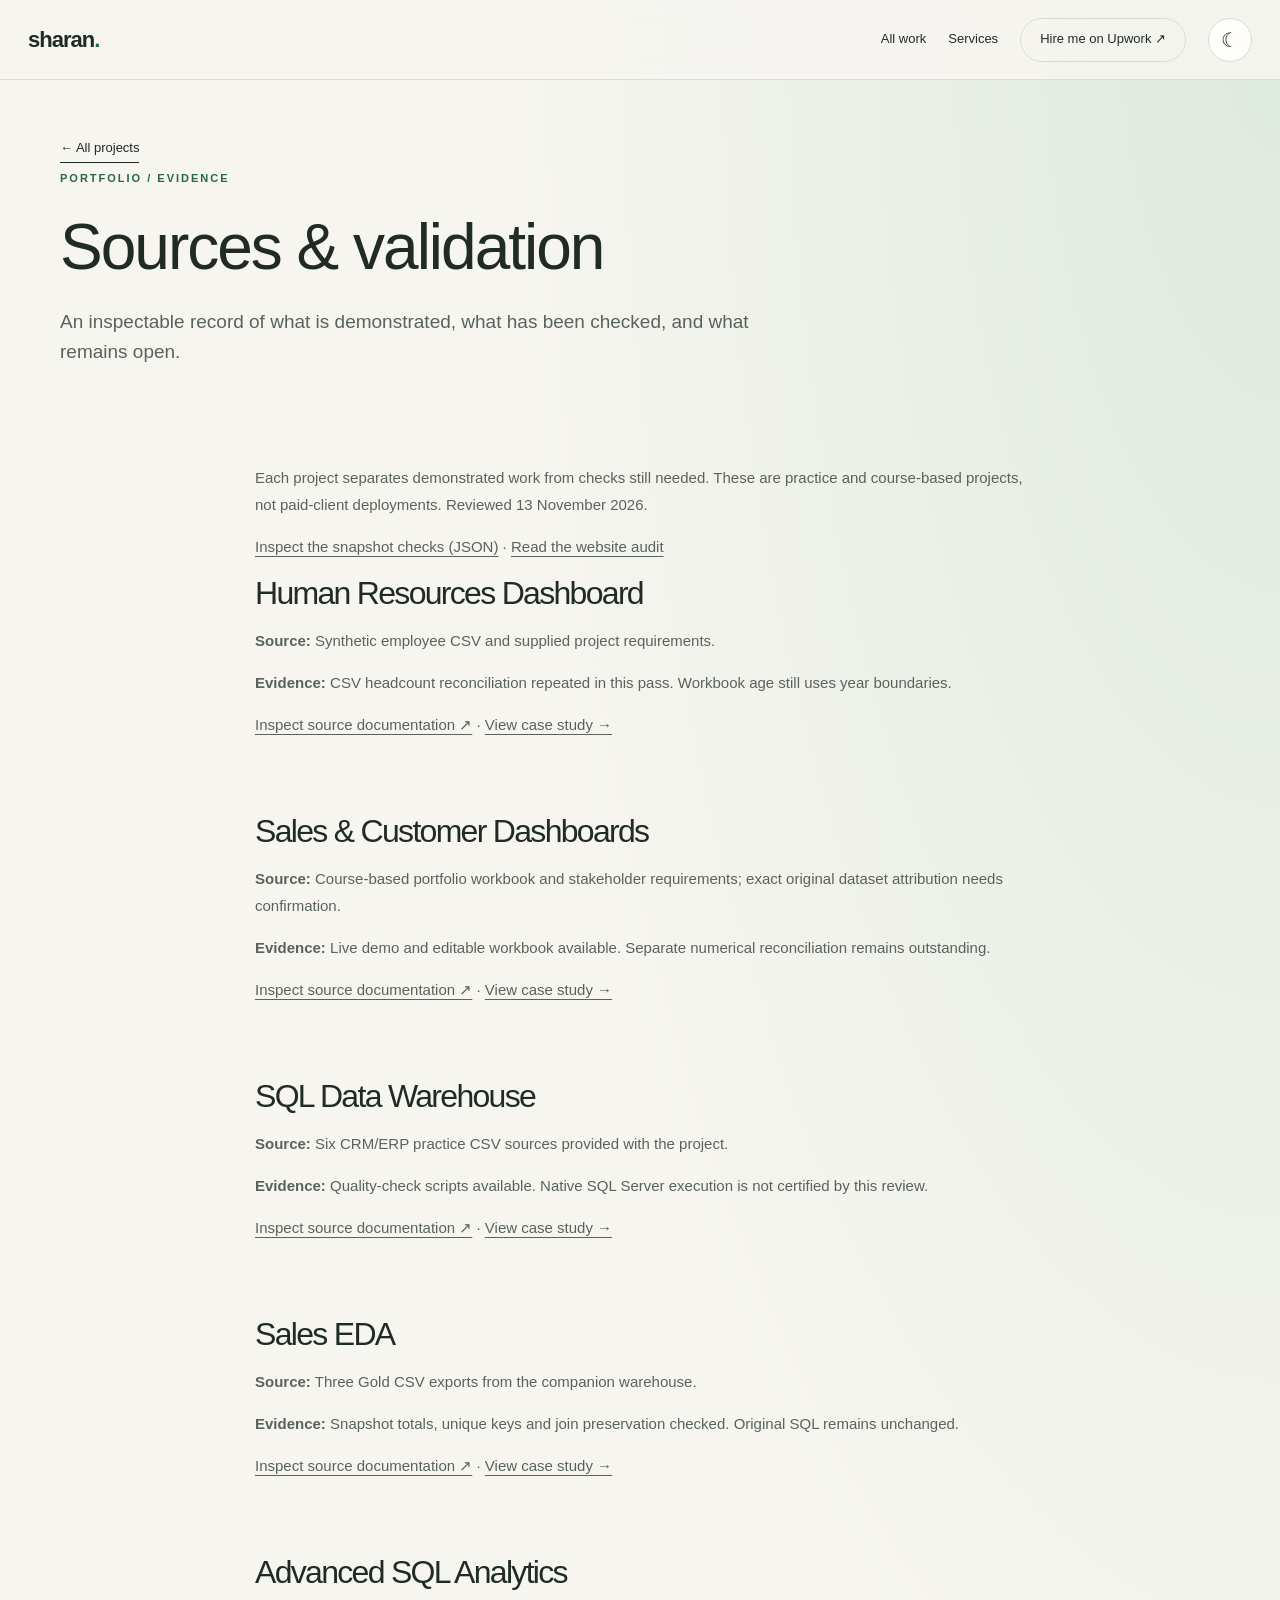
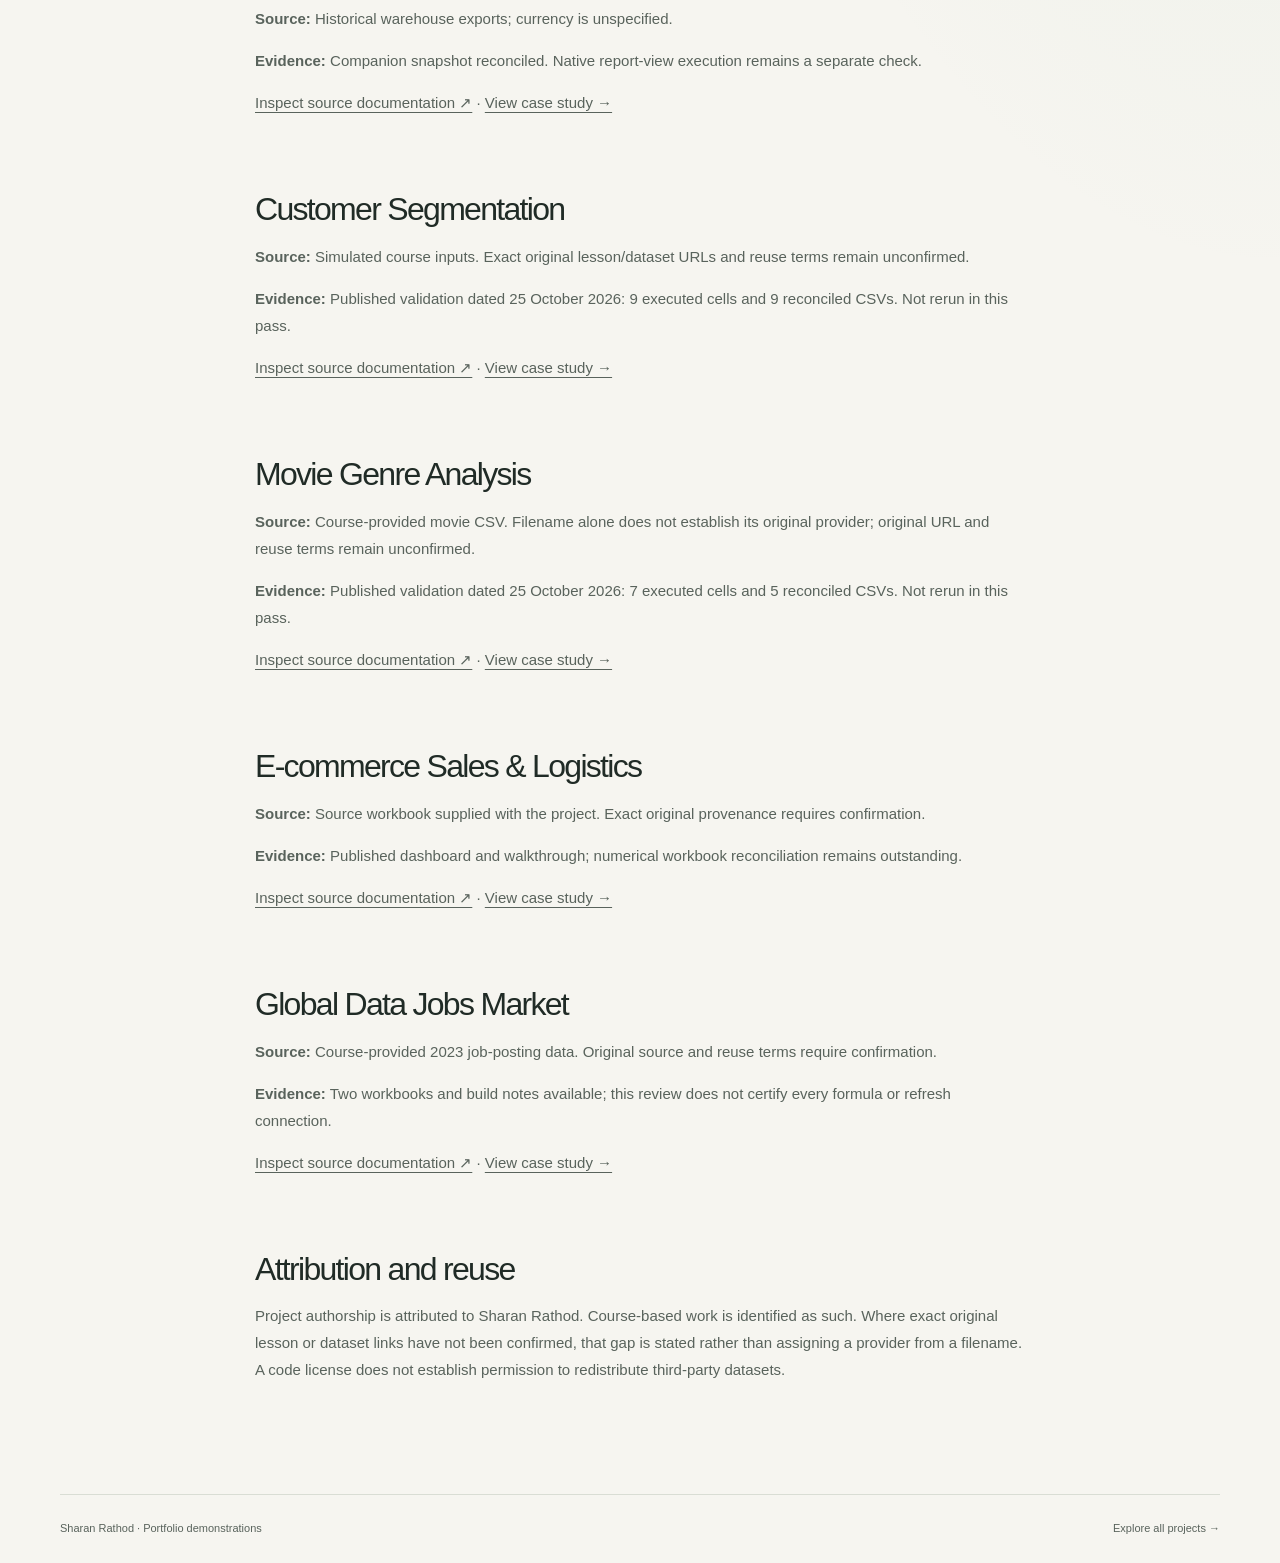
==== commit 3c3d2d17: "Improve client discovery, case-study takeaways and responsive quality checks" ====
--- a/evidence/index.html
+++ b/evidence/index.html
@@ -1 +1 @@
-<!doctype html><html lang="en"><head><meta charset="utf-8"><meta name="viewport" content="width=device-width,initial-scale=1"><link rel="icon" href="/assets/favicon.svg"><link rel="stylesheet" href="/assets/site.css?v=layout2"><script>try{document.documentElement.dataset.theme=localStorage.getItem("portfolio-theme")||(matchMedia("(prefers-color-scheme: dark)").matches?"dark":"light")}catch{}</script><link rel="stylesheet" href="/assets/experience.css?v=2"><title>Sources &amp; validation | Sharan Rathod</title><meta name="description" content="An inspectable record of what is demonstrated, what has been checked, and what remains open."><link rel="canonical" href="https://sharankumarsrathod12345.github.io/evidence/"></head><body><a class="skip-link" href="#main">Skip to content</a><nav><a class="brand" href="/">sharan<span>.</span></a><div class="navlinks"><a href="/#work">All work</a><a class="optional" href="/#services">Services</a><a class="pill" href="https://www.upwork.com/freelancers/~01db224cb89f18ba29?mp_source=share" rel="noopener noreferrer" target="_blank">Hire me on Upwork ↗</a></div></nav><main class="wrap" id="main"><header class="case-top"><a class="textlink" href="/#work">← All projects</a><p class="eyebrow">PORTFOLIO / EVIDENCE</p><h1>Sources &amp; validation</h1><p class="case-lead">An inspectable record of what is demonstrated, what has been checked, and what remains open.</p></header><div class="case-body sql-story"><p>Each project separates demonstrated work from checks still needed. These are practice and course-based projects, not paid-client deployments. Reviewed 13 November 2026.</p><p><a href="/docs/data-checks.json">Inspect the snapshot checks (JSON)</a> · <a href="https://github.com/sharankumarsrathod12345/sharankumarsrathod12345.github.io/blob/main/docs/portfolio-audit.md">Read the website audit</a></p><section id="hr-dashboard"><h2>Human Resources Dashboard</h2><p><strong>Source:</strong> Synthetic employee CSV and supplied project requirements.</p><p><strong>Evidence:</strong> CSV headcount reconciliation repeated in this pass. Workbook age still uses year boundaries.</p><p><a href="https://github.com/sharankumarsrathod12345/human-resources-dashboard/blob/main/data/dataset.csv">Inspect source documentation ↗</a> · <a href="/projects/hr-dashboard/">View case study →</a></p></section><section id="sales-customer"><h2>Sales & Customer Dashboards</h2><p><strong>Source:</strong> Course-based portfolio workbook and stakeholder requirements; exact original dataset attribution needs confirmation.</p><p><strong>Evidence:</strong> Live demo and editable workbook available. Separate numerical reconciliation remains outstanding.</p><p><a href="https://github.com/sharankumarsrathod12345/sales-customer-performance-dashboards/blob/main/README.md">Inspect source documentation ↗</a> · <a href="/projects/sales-customer/">View case study →</a></p></section><section id="sql-warehouse"><h2>SQL Data Warehouse</h2><p><strong>Source:</strong> Six CRM/ERP practice CSV sources provided with the project.</p><p><strong>Evidence:</strong> Quality-check scripts available. Native SQL Server execution is not certified by this review.</p><p><a href="https://github.com/sharankumarsrathod12345/sql-data-warehouse-project/tree/main/datasets/source/">Inspect source documentation ↗</a> · <a href="/projects/sql-warehouse/">View case study →</a></p></section><section id="sales-eda"><h2>Sales EDA</h2><p><strong>Source:</strong> Three Gold CSV exports from the companion warehouse.</p><p><strong>Evidence:</strong> Snapshot totals, unique keys and join preservation checked. Original SQL remains unchanged.</p><p><a href="https://github.com/sharankumarsrathod12345/medallion-warehouse-eda-analytics/tree/main/datasets/">Inspect source documentation ↗</a> · <a href="/projects/sales-eda/">View case study →</a></p></section><section id="advanced-sql-analytics"><h2>Advanced SQL Analytics</h2><p><strong>Source:</strong> Historical warehouse exports; currency is unspecified.</p><p><strong>Evidence:</strong> Companion snapshot reconciled. Native report-view execution remains a separate check.</p><p><a href="https://github.com/sharankumarsrathod12345/advanced-sql-analytics-reports/blob/main/docs/metric-definitions-and-limitations.md">Inspect source documentation ↗</a> · <a href="/projects/advanced-sql-analytics/">View case study →</a></p></section><section id="customer-segmentation"><h2>Customer Segmentation</h2><p><strong>Source:</strong> Simulated course inputs. Exact original lesson/dataset URLs and reuse terms remain unconfirmed.</p><p><strong>Evidence:</strong> Published validation dated 25 October 2026: 9 executed cells and 9 reconciled CSVs. Not rerun in this pass.</p><p><a href="https://github.com/sharankumarsrathod12345/food-marketing-analysis-python/blob/main/docs/native-validation.json">Inspect source documentation ↗</a> · <a href="/projects/customer-segmentation/">View case study →</a></p></section><section id="movie-analysis"><h2>Movie Genre Analysis</h2><p><strong>Source:</strong> Course-provided movie CSV. Filename alone does not establish its original provider; original URL and reuse terms remain unconfirmed.</p><p><strong>Evidence:</strong> Published validation dated 25 October 2026: 7 executed cells and 5 reconciled CSVs. Not rerun in this pass.</p><p><a href="https://github.com/sharankumarsrathod12345/movie-genre-analysis-python/blob/main/docs/native-validation.json">Inspect source documentation ↗</a> · <a href="/projects/movie-analysis/">View case study →</a></p></section><section id="ecommerce"><h2>E-commerce Sales & Logistics</h2><p><strong>Source:</strong> Source workbook supplied with the project. Exact original provenance requires confirmation.</p><p><strong>Evidence:</strong> Published dashboard and walkthrough; numerical workbook reconciliation remains outstanding.</p><p><a href="https://github.com/sharankumarsrathod12345/ecommerce-sales-logistics-dashboard-excel/blob/main/README.md">Inspect source documentation ↗</a> · <a href="/projects/ecommerce/">View case study →</a></p></section><section id="data-jobs"><h2>Global Data Jobs Market</h2><p><strong>Source:</strong> Course-provided 2023 job-posting data. Original source and reuse terms require confirmation.</p><p><strong>Evidence:</strong> Two workbooks and build notes available; this review does not certify every formula or refresh connection.</p><p><a href="https://github.com/sharankumarsrathod12345/global-data-jobs-market-analysis-excel/blob/main/0_Resources/Datasets/README.md">Inspect source documentation ↗</a> · <a href="/projects/data-jobs/">View case study →</a></p></section><section><h2>Attribution and reuse</h2><p>Project authorship is attributed to Sharan Rathod. Course-based work is identified as such. Where exact original lesson or dataset links have not been confirmed, that gap is stated rather than assigning a provider from a filename. A code license does not establish permission to redistribute third-party datasets.</p></section></div><footer><span>Sharan Rathod · Portfolio demonstrations</span><a href="/#work">Explore all projects →</a></footer></main><script src="/assets/experience.js?v=2" defer></script></body></html>+<!doctype html><html lang="en"><head><meta charset="utf-8"><meta name="viewport" content="width=device-width,initial-scale=1"><link rel="icon" href="/assets/favicon.svg"><link rel="stylesheet" href="/assets/site.css?v=layout2"><script>try{document.documentElement.dataset.theme=localStorage.getItem("portfolio-theme")||(matchMedia("(prefers-color-scheme: dark)").matches?"dark":"light")}catch{}</script><link rel="stylesheet" href="/assets/experience.css?v=client-5"><title>Sources &amp; validation | Sharan Rathod</title><meta name="description" content="An inspectable record of what is demonstrated, what has been checked, and what remains open."><link rel="canonical" href="https://sharankumarsrathod12345.github.io/evidence/"></head><body><a class="skip-link" href="#main">Skip to content</a><nav><a class="brand" href="/">sharan<span>.</span></a><div class="navlinks"><a href="/#work">All work</a><a class="optional" href="/#services">Services</a><a class="pill" href="https://www.upwork.com/freelancers/~01db224cb89f18ba29?mp_source=share" rel="noopener noreferrer" target="_blank">Hire me on Upwork ↗</a></div></nav><main class="wrap" id="main"><header class="case-top"><a class="textlink" href="/#work">← All projects</a><p class="eyebrow">PORTFOLIO / EVIDENCE</p><h1>Sources &amp; validation</h1><p class="case-lead">An inspectable record of what is demonstrated, what has been checked, and what remains open.</p></header><div class="case-body sql-story"><p>Each project separates demonstrated work from checks still needed. These are practice and course-based projects, not paid-client deployments. Reviewed 13 November 2026.</p><p><a href="/docs/data-checks.json">Inspect the snapshot checks (JSON)</a> · <a href="https://github.com/sharankumarsrathod12345/sharankumarsrathod12345.github.io/blob/main/docs/portfolio-audit.md">Read the website audit</a></p><section id="hr-dashboard"><h2>Human Resources Dashboard</h2><p><strong>Source:</strong> Synthetic employee CSV and supplied project requirements.</p><p><strong>Evidence:</strong> CSV headcount reconciliation repeated in this pass. Workbook age still uses year boundaries.</p><p><a href="https://github.com/sharankumarsrathod12345/human-resources-dashboard/blob/main/data/dataset.csv">Inspect source documentation ↗</a> · <a href="/projects/hr-dashboard/">View case study →</a></p></section><section id="sales-customer"><h2>Sales & Customer Dashboards</h2><p><strong>Source:</strong> Course-based portfolio workbook and stakeholder requirements; exact original dataset attribution needs confirmation.</p><p><strong>Evidence:</strong> Live demo and editable workbook available. Separate numerical reconciliation remains outstanding.</p><p><a href="https://github.com/sharankumarsrathod12345/sales-customer-performance-dashboards/blob/main/README.md">Inspect source documentation ↗</a> · <a href="/projects/sales-customer/">View case study →</a></p></section><section id="sql-warehouse"><h2>SQL Data Warehouse</h2><p><strong>Source:</strong> Six CRM/ERP practice CSV sources provided with the project.</p><p><strong>Evidence:</strong> Quality-check scripts available. Native SQL Server execution is not certified by this review.</p><p><a href="https://github.com/sharankumarsrathod12345/sql-data-warehouse-project/tree/main/datasets/source/">Inspect source documentation ↗</a> · <a href="/projects/sql-warehouse/">View case study →</a></p></section><section id="sales-eda"><h2>Sales EDA</h2><p><strong>Source:</strong> Three Gold CSV exports from the companion warehouse.</p><p><strong>Evidence:</strong> Snapshot totals, unique keys and join preservation checked. Original SQL remains unchanged.</p><p><a href="https://github.com/sharankumarsrathod12345/medallion-warehouse-eda-analytics/tree/main/datasets/">Inspect source documentation ↗</a> · <a href="/projects/sales-eda/">View case study →</a></p></section><section id="advanced-sql-analytics"><h2>Advanced SQL Analytics</h2><p><strong>Source:</strong> Historical warehouse exports; currency is unspecified.</p><p><strong>Evidence:</strong> Companion snapshot reconciled. Native report-view execution remains a separate check.</p><p><a href="https://github.com/sharankumarsrathod12345/advanced-sql-analytics-reports/blob/main/docs/metric-definitions-and-limitations.md">Inspect source documentation ↗</a> · <a href="/projects/advanced-sql-analytics/">View case study →</a></p></section><section id="customer-segmentation"><h2>Customer Segmentation</h2><p><strong>Source:</strong> Simulated course inputs. Exact original lesson/dataset URLs and reuse terms remain unconfirmed.</p><p><strong>Evidence:</strong> Published validation dated 25 October 2026: 9 executed cells and 9 reconciled CSVs. Not rerun in this pass.</p><p><a href="https://github.com/sharankumarsrathod12345/food-marketing-analysis-python/blob/main/docs/native-validation.json">Inspect source documentation ↗</a> · <a href="/projects/customer-segmentation/">View case study →</a></p></section><section id="movie-analysis"><h2>Movie Genre Analysis</h2><p><strong>Source:</strong> Course-provided movie CSV. Filename alone does not establish its original provider; original URL and reuse terms remain unconfirmed.</p><p><strong>Evidence:</strong> Published validation dated 25 October 2026: 7 executed cells and 5 reconciled CSVs. Not rerun in this pass.</p><p><a href="https://github.com/sharankumarsrathod12345/movie-genre-analysis-python/blob/main/docs/native-validation.json">Inspect source documentation ↗</a> · <a href="/projects/movie-analysis/">View case study →</a></p></section><section id="ecommerce"><h2>E-commerce Sales & Logistics</h2><p><strong>Source:</strong> Source workbook supplied with the project. Exact original provenance requires confirmation.</p><p><strong>Evidence:</strong> Published dashboard and walkthrough; numerical workbook reconciliation remains outstanding.</p><p><a href="https://github.com/sharankumarsrathod12345/ecommerce-sales-logistics-dashboard-excel/blob/main/README.md">Inspect source documentation ↗</a> · <a href="/projects/ecommerce/">View case study →</a></p></section><section id="data-jobs"><h2>Global Data Jobs Market</h2><p><strong>Source:</strong> Course-provided 2023 job-posting data. Original source and reuse terms require confirmation.</p><p><strong>Evidence:</strong> Two workbooks and build notes available; this review does not certify every formula or refresh connection.</p><p><a href="https://github.com/sharankumarsrathod12345/global-data-jobs-market-analysis-excel/blob/main/0_Resources/Datasets/README.md">Inspect source documentation ↗</a> · <a href="/projects/data-jobs/">View case study →</a></p></section><section><h2>Attribution and reuse</h2><p>Project authorship is attributed to Sharan Rathod. Course-based work is identified as such. Where exact original lesson or dataset links have not been confirmed, that gap is stated rather than assigning a provider from a filename. A code license does not establish permission to redistribute third-party datasets.</p></section></div><footer><span>Sharan Rathod · Portfolio demonstrations</span><a href="/#work">Explore all projects →</a></footer></main><script src="/assets/experience.js?v=client-5" defer></script></body></html>
--- a/assets/experience.css
+++ b/assets/experience.css
@@ -13,3 +13,71 @@
 /* Evidence-led portfolio pass */
 .collection-note{display:flex;flex-wrap:wrap;align-items:center;gap:10px 22px;padding:14px 0;border-top:1px solid var(--line);border-bottom:1px solid var(--line);font-size:12px;margin:20px 0}.collection-note span{color:var(--muted);margin-right:auto}.collection-note a{color:var(--green);text-decoration:underline;text-underline-offset:4px}.hero-live{display:block;width:fit-content;color:var(--green);font-size:13px;text-decoration:underline;text-underline-offset:4px;margin:0 0 24px}.project .project-evidence{font-size:12px;line-height:1.6;font-weight:600;color:var(--ink);margin:0 0 16px;padding:10px 0;border-top:1px solid var(--line);max-width:none}.project-brief{display:grid;grid-template-columns:repeat(3,minmax(0,1fr));gap:22px;padding:24px;background:var(--surface);border:1px solid var(--line);border-radius:14px;margin:20px 0 36px}.project-brief span{font-size:10px;font-weight:bold;letter-spacing:1px;color:var(--green)}.project-brief p{font-size:13px;line-height:1.7;margin:8px 0 0}.project-brief>a{grid-column:1/-1;font-size:12px;color:var(--green);text-decoration:underline;text-underline-offset:4px}.project .preview-button{min-height:44px}.navlinks .pill,.case-links a:not(.btn){min-height:44px;display:inline-flex;align-items:center}.lightbox-stage img{cursor:zoom-in}.lightbox-stage.zoomed img{cursor:zoom-out}.project-search input::-webkit-search-cancel-button{cursor:pointer}html[data-theme=dark] :focus-visible{outline-color:#c1df9e}.case-body section[id]{scroll-margin-top:110px}
 @media(max-width:760px){.project-brief{grid-template-columns:1fr;gap:18px;padding:20px}.project .projecttitle h3{font-size:21px;line-height:1.35}.project>p{font-size:14px;line-height:1.7}.project .project-evidence{font-size:13px}.project-links{font-size:13px}.collection-note{gap:12px 18px}.collection-note span{flex-basis:100%}.hero{padding-bottom:45px}#work{padding-top:45px}}
+
+/* Studio atmosphere — lightweight, content-first, no external dependencies. */
+:root{--studio-gold:#9b7638;--studio-glow:#78b88c30}
+html[data-theme=dark]{--bg:#0c1714;--surface:#15251f;--white:#15251f;--line:#30493f;--green:#a8ddbb;--studio-gold:#dac18a;--studio-glow:#55bd8c25}
+body{background-image:radial-gradient(ellipse at 100% 0%,var(--studio-glow),transparent 42%);background-repeat:no-repeat}
+.hero{isolation:isolate;gap:54px;min-height:660px}
+.hero:before{inset:18px -24px 35px;z-index:-2;border-radius:32px;background:radial-gradient(ellipse at 82% 42%,var(--studio-glow),transparent 58%),radial-gradient(ellipse at 10% 5%,#d6b76e15,transparent 55%)}
+.hero:after{content:"";position:absolute;z-index:-1;pointer-events:none;inset:20px -24px 35px;border-radius:32px;background-image:linear-gradient(var(--line) 1px,transparent 1px),linear-gradient(90deg,var(--line) 1px,transparent 1px);background-size:46px 46px;opacity:.22;mask-image:linear-gradient(100deg,transparent 22%,#000 100%);animation:studio-grid 24s ease-in-out infinite alternate}
+@keyframes studio-grid{to{transform:translateY(12px);opacity:.34}}
+.hero h1{font-size:clamp(46px,5.3vw,74px);line-height:1.08}
+.hero h1 em{background:linear-gradient(115deg,var(--green) 30%,var(--studio-gold));background-clip:text;-webkit-background-clip:text;color:transparent}
+.eyebrow{color:var(--green)}.hero-art{padding:26px 0 0;min-width:0}
+.hero-preview{position:relative;border-radius:18px;padding:20px;box-shadow:0 32px 80px #153f2520,0 1px 0 #ffffff66 inset}
+.hero-preview:before{content:"";position:absolute;inset:-7px;border:1px solid var(--line);border-radius:24px;pointer-events:none}
+.hero-preview .charthead{gap:12px;min-height:32px}
+.hero-preview img{width:100%;height:300px;max-height:none;object-fit:contain;background:#0e1915;border-radius:8px}
+.studio-caption{display:flex;justify-content:space-between;gap:12px;font:10px/1.6 monospace;letter-spacing:1.5px;text-transform:uppercase;color:var(--muted);margin:0 0 18px}
+.studio-caption span:first-child{color:var(--studio-gold)}
+.showcase-controls{display:flex;gap:8px;margin:23px 0 12px}
+.showcase-controls button{flex:1;min-height:44px;padding:9px 10px;font:12px Arial,sans-serif;background:var(--surface);color:var(--muted);border:1px solid var(--line);border-radius:8px;transition:background .2s,transform .2s}
+.showcase-controls button[aria-pressed=true]{background:var(--ink);color:var(--bg);border-color:var(--ink)}
+.showcase-controls button:hover{transform:translateY(-2px)}
+.showcase-note{font-size:11px;min-height:36px;margin:8px 0;color:var(--muted)}
+.motion-toggle{font-size:11px;line-height:1.4;min-height:44px;border:0;border-bottom:1px solid var(--line);background:transparent;color:var(--muted);padding:8px 0;margin-top:14px}
+.stack{border-radius:12px;padding:24px 18px;background:var(--surface)}
+.stack b{background:transparent;border-color:transparent;padding:8px 10px}
+.sectionnum{color:var(--studio-gold)}
+.sectionhead h2{max-width:650px}
+.project{border-radius:20px;padding:18px;box-shadow:0 8px 26px #12372506}
+.project .sql-cover-card{border-radius:12px}
+.project .sql-cover-card img{transition:transform .6s cubic-bezier(.2,.7,.2,1)}
+.projecttitle h3{font-weight:600;letter-spacing:-.6px}
+.project .tag{background:var(--accent-soft);border-color:transparent}
+.service{position:relative;overflow:hidden;padding:30px}
+.service:before{content:"";display:block;width:38px;height:2px;background:var(--studio-gold);margin-bottom:22px;transition:width .35s}
+.service:hover:before{width:80px}
+.lab{background:radial-gradient(ellipse at 90% 0%,#416e4e70,transparent 70%),#152c23;border:1px solid #45664e;border-radius:22px;box-shadow:0 24px 65px #16372518}
+.laboutput strong{font-variant-numeric:tabular-nums}
+.contact{position:relative;isolation:isolate;margin-bottom:30px}
+.contact:before{content:"";position:absolute;inset:20px -16px 0;border-radius:28px;z-index:-1;background:radial-gradient(ellipse at 50% 80%,var(--studio-glow),transparent 70%);border-bottom:1px solid var(--line)}
+.faq details{padding:22px 0}.faq summary{font-weight:600}
+.faq details[open] summary{color:var(--green)}
+body[data-motion=off] *,body[data-motion=off] *:before,body[data-motion=off] *:after{animation:none!important;transition:none!important;scroll-behavior:auto!important}
+body[data-motion=off] .reveal-ready{opacity:1;transform:none}
+@media(hover:hover) and (pointer:fine){.project .sql-cover-card:hover img{transform:scale(1.025)}}
+@media(max-width:760px){.hero{min-height:0;gap:26px}.hero:before,.hero:after{inset:10px -12px 20px}.hero-art{padding:10px 4px 0}.hero-preview{padding:15px}.hero-preview img{height:auto;aspect-ratio:16/10}.studio-caption{font-size:9px;letter-spacing:1px}.showcase-controls{margin-top:20px}.project{padding:12px}.service{padding:24px}.stack{padding:18px 10px}.stack span{text-align:left}.hero h1{font-size:clamp(42px,10vw,64px)}}
+@media(prefers-reduced-motion:reduce){.hero:after{animation:none}.project .sql-cover-card:hover img{transform:none}}
+@media print{.hero:after,.hero:before,.motion-toggle,.showcase-controls,.studio-caption{display:none}.hero h1 em{background:none;color:inherit}}
+
+.motion-toggle{display:block;width:fit-content;margin-top:18px}
+
+/* Client browsing and compact-screen audit fixes. */
+.project-search{flex-wrap:wrap}
+.project-search select{min-height:46px;max-width:100%;padding:11px 12px;border:1px solid var(--line);border-radius:10px;background:var(--surface);color:var(--ink);font:13px Arial,sans-serif}
+.hero .tiny{display:block}
+.project-links a,.gallery-link{display:inline-flex;align-items:center;min-height:44px}
+.lightbox-controls{flex-wrap:wrap;min-width:0}
+.lightbox-toolbar h2{overflow-wrap:anywhere}
+@media(max-width:760px){
+ .project-search label{margin-top:5px}.project-search select{width:100%}
+ .hero-preview .charthead{flex-wrap:wrap}.hero-preview img{height:auto;aspect-ratio:16/10}
+ .hero-preview .preview-bottom{font-size:12px}
+ .brief input,.brief textarea,.brief select,.project-search input,.project-search select{font-size:16px}
+ .case-links a{overflow-wrap:anywhere}.table-wrap{max-width:100%}
+ .lightbox-controls{gap:5px}.lightbox-toolbar{max-height:30dvh;overflow:auto}
+ .lightbox-stage{height:50dvh}.lightbox-caption{font-size:11px}
+}
+@media(max-width:380px){.hero h1{font-size:40px}.hero .actions{gap:12px}.preview-bottom{display:block}.preview-bottom span{display:block;margin-top:6px}}
